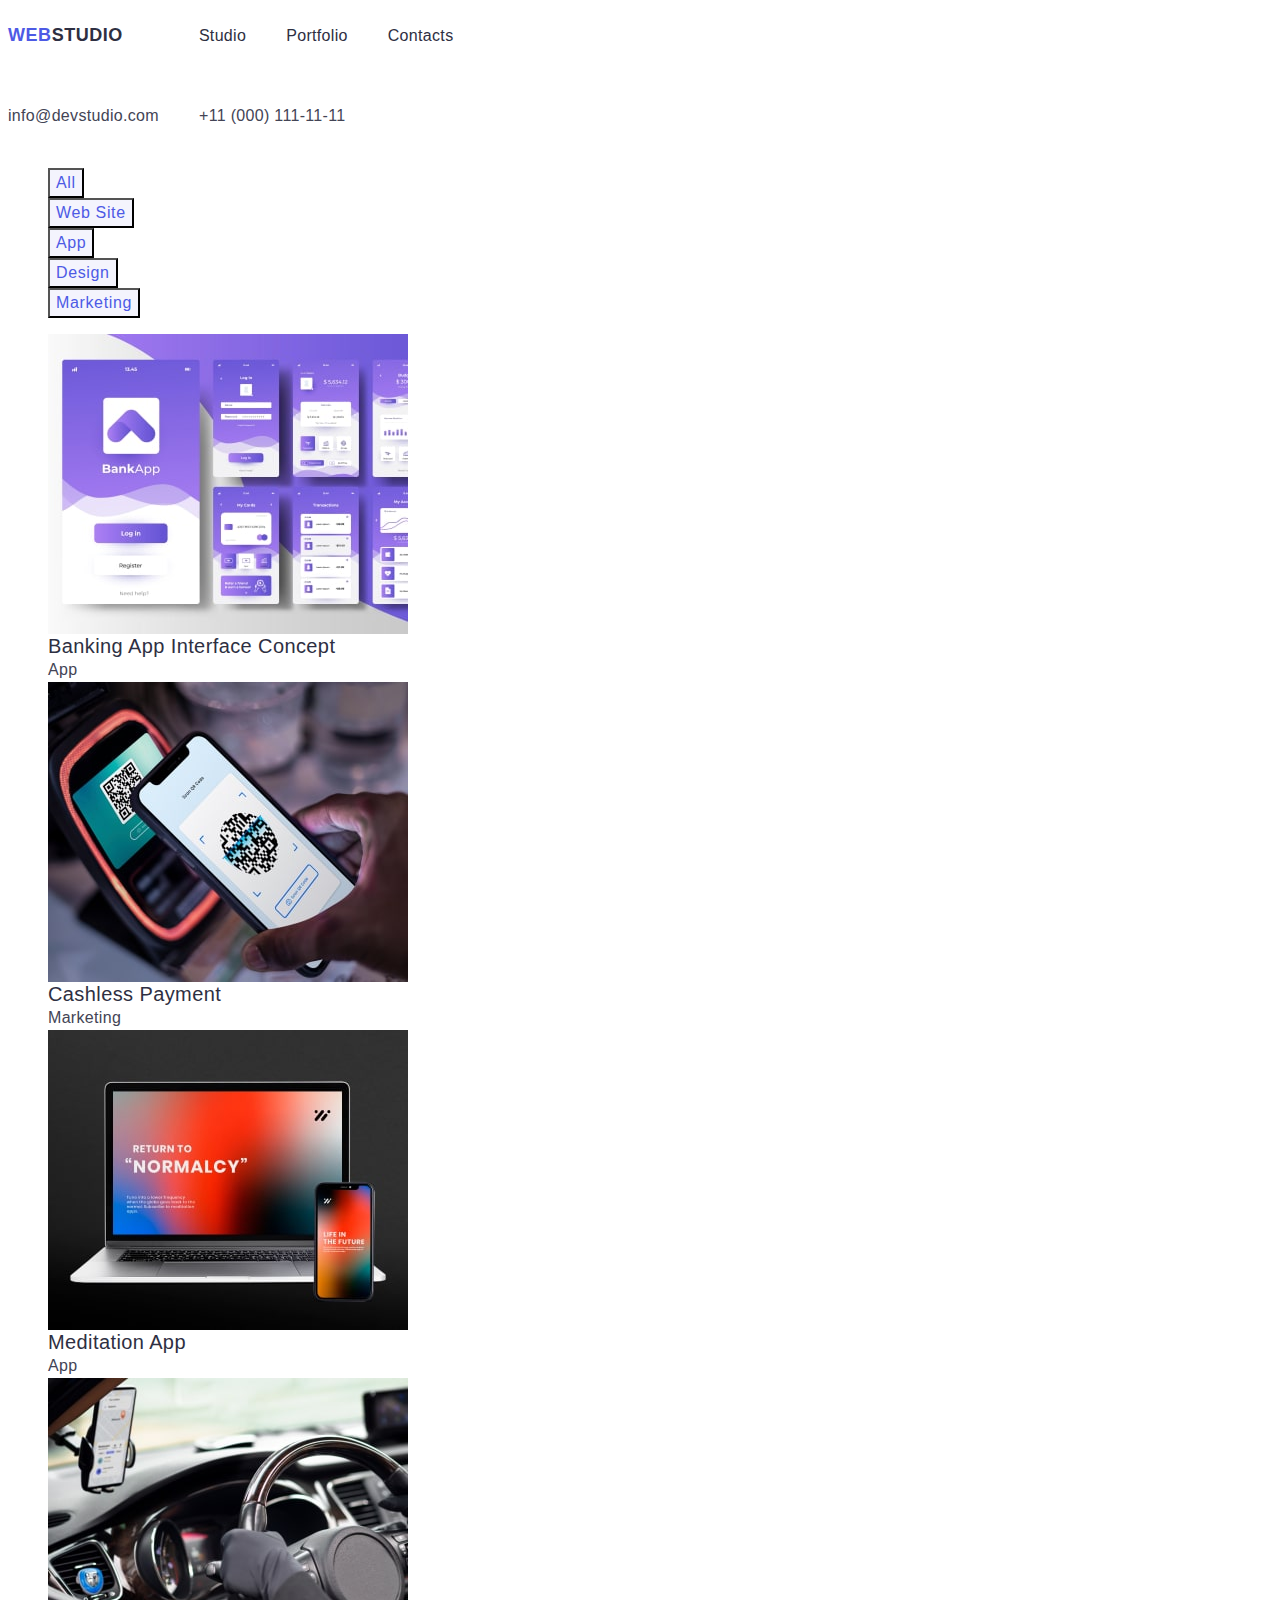
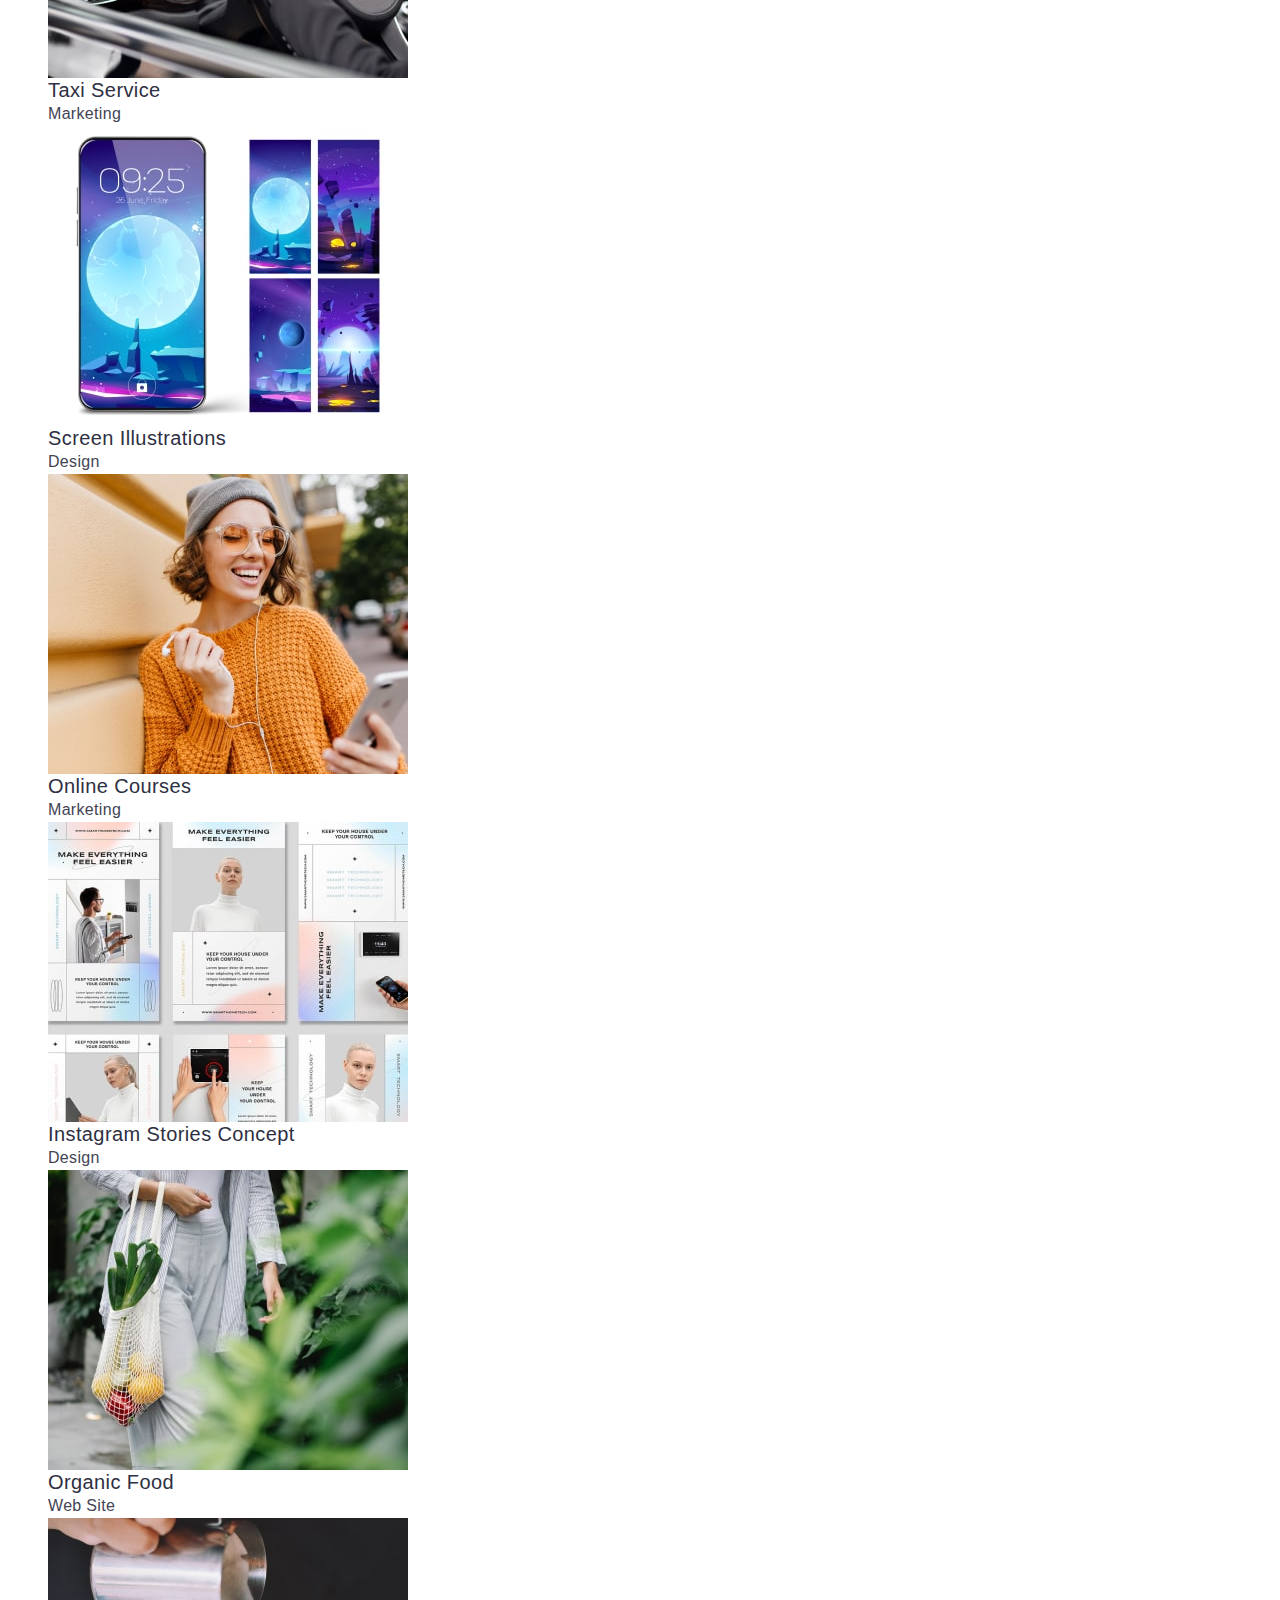
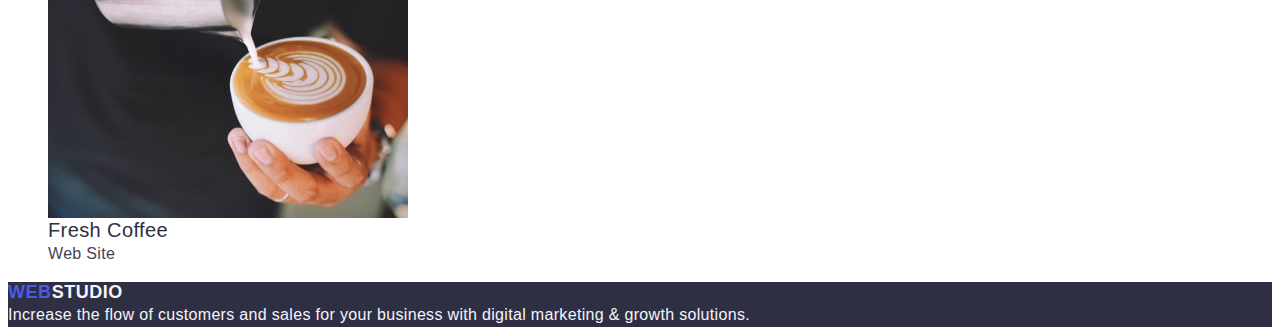
==== portfolio.html @ 3032111d "fix header" ====
<!DOCTYPE html>
<html lang="en">
  <head>
    <meta charset="UTF-8" />
    <meta http-equiv="X-UA-Compatible" content="IE=edge" />
    <meta name="viewport" content="width=device-width, initial-scale=1.0" />
    <!--*--------------------------------Connect Fonts---------------------------------------------*-->
    <link rel="preconnect" href="https://fonts.googleapis.com" />
    <link rel="preconnect" href="https://fonts.gstatic.com" crossorigin />
    <link
      hr!--*--ef="https://fonts.googleapis.com/css2?family=Raleway:wght@800&family=Roboto:wght@400;500;700&display=swap"
      rel="stylesheet"
    />
    <!--*----------------------------Connect normalizer and my stylesheet---------------------*-->
    <link
      rel="stylesheet"
      href="https://cdnjs.cloudflare.com/ajax/libs/modern-normalize/2.0.0/modern-normalize.min.css"
      integrity="sha512-4xo8blKMVCiXpTaLzQSLSw3KFOVPWhm/TRtuPVc4WG6kUgjH6J03IBuG7JZPkcWMxJ5huwaBpOpnwYElP/m6wg=="
      crossorigin="anonymous"
      referrerpolicy="no-referrer"
    />
    <link rel="stylesheet" href="./css/styles.css" />
    <title>Portfolio</title>
  </head>
  <body class="mainpage">
    <!--*--------------------------------  HEADER  ----------------------------->
    <header class="header">
      <div class="container">
        <nav class="header-navi">
          <a class="header-logo link" href="./index.html"
            >web<span class="header-logo-studio">Studio</span></a
          >
          <ul class="header-bar list">
            <li><a class="header-link link" href="./index.html">Studio</a></li>
            <li>
              <a class="header-link link" href="./portfolio.html">Portfolio</a>
            </li>
            <li><a class="header-link link" href="">Contacts</a></li>
          </ul>
        </nav>
        <address class="header-address">
          <ul class="header-address-list list">
            <li class="header-address-item">
              <a class="header-address link" href="mailto:info@devstudio.com"
                >info@devstudio.com</a
              >
            </li>
            <li class="header-address-item">
              <a class="header-address link" href="tel:+110001111111"
                >+11 (000) 111-11-11</a
              >
            </li>
          </ul>
        </address>
      </div>
    </header>
    <main>
      <!--*------------------------------  BUTTON  -------------------------------- -->
      <section class="ourworks">
        <div class="container">
          <h1 class="title" hidden>Our Works</h1>

          <ul class="filter-list list">
            <li class="filter-list-item link">
              <button class="filter-btn" type="button">
                <span class="filter-btn-text">All</span>
              </button>
            </li>
            <li class="filter-list-item link">
              <button class="filter-btn" type="button">
                <span class="filter-btn-text">Web Site</span>
              </button>
            </li>
            <li class="filter-list-item link">
              <button class="filter-btn" type="button">
                <span class="filter-btn-text">App</span>
              </button>
            </li>
            <li class="filter-list-item link">
              <button class="filter-btn" type="button">
                <span class="filter-btn-text">Design</span>
              </button>
            </li>
            <li class="filter-list-item link">
              <button class="filter-btn" type="button">
                <span class="filter-btn-text">Marketing</span>
              </button>
            </li>
          </ul>
          <!--*---------------------------------------- IMG-H3_TEXT ------------------------------ -->
          <ul class="works-list list">
            <li class="works-list-item">
              <a class="work-list-link link"
                ><img src="./images/img-8.jpg" alt="colored rectangles" />
                <h2 class="works-list-title">Banking App Interface Concept</h2>
                <p class="works-list-text">App</p></a
              >
            </li>
            <li class="works-list-item">
              <a class="work-list-link link"
                ><img src="./images/img-7.jpg" alt="qr code on phone" />
                <h2 class="works-list-title">Cashless Payment</h2>
                <p class="works-list-text">Marketing</p></a
              >
            </li>
            <li class="works-list-item">
              <a class="work-list-link link"
                ><img src="./images/img-6.jpg" alt="loptop with phone" />
                <h2 class="works-list-title">Meditation App</h2>
                <p class="works-list-text">App</p></a
              >
            </li>
            <li class="works-list-item">
              <a class="work-list-link link"
                ><img
                  src="./images/img-5.jpg"
                  alt="drive with phon navigation"
                />
                <h2 class="works-list-title">Taxi Service</h2>
                <p class="works-list-text">Marketing</p></a
              >
            </li>
            <li class="works-list-item">
              <a class="work-list-link link"
                ><img src="./images/img-4.jpg" alt="nice screensaver" />
                <h2 class="works-list-title">Screen Illustrations</h2>
                <p class="works-list-text">Design</p></a
              >
            </li>
            <li class="works-list-item">
              <a class="work-list-link link"
                ><img src="./images/img-3.jpg" alt="pretty girl use phone" />
                <h2 class="works-list-title">Online Courses</h2>
                <p class="works-list-text">Marketing</p></a
              >
            </li>
            <li class="works-list-item">
              <a class="work-list-link link"
                ><img src="./images/img-2.jpg" alt="pictures of insta story" />
                <h2 class="works-list-title">Instagram Stories Concept</h2>
                <p class="works-list-text">Design</p></a
              >
            </li>
            <li class="works-list-item">
              <a class="work-list-link link"
                ><img src="./images/img-1.jpg" alt="vegetables in bag" />
                <h2 class="works-list-title">Organic Food</h2>
                <p class="works-list-text">Web Site</p></a
              >
            </li>
            <li class="works-list-item">
              <a class="work-list-link link"
                ><img src="./images/img.jpg" alt="cap of latte" />
                <h2 class="works-list-title">Fresh Coffee</h2>
                <p class="works-list-text">Web Site</p></a
              >
            </li>
          </ul>
        </div>
      </section>
    </main>
    <!--*--------------------------- Footer ------------------------->
    <footer class="footer">
      <div class="container">
        <a class="footer-logo link" href="./index.html"
          >web<span class="footer-logo-studio">Studio</span></a
        >
        <p class="footer-text">
          Increase the flow of customers and sales for your business with
          digital marketing & growth solutions.
        </p>
      </div>
    </footer>
  </body>
</html>
---- css/styles.css ----
h1,h2,h3,h4,h5,h6,p,il,ol{
  margin: 0;
}
img{
  display: block;
}


:root
{
 --ocean:#404BBF;--iris:#4D5AE5;--navyblue:#2F2F42;
 --green:#31D0AA;--slate:#434455;--lightslate:#8E8F99;
 --cornflower:#E7E9FC;--cloud:#F4F4FD;--navybluemodal:#2E2F42;
 --grey:#808080;--white:#FFFFFF;--dairy:#FCFCFC;
}


.link{text-decoration: none;}
.list{list-style: none;}
.filter-btn:is(:hover,:focus){background-color:var(--ocean);color:var(--white);}


.hero-btn:hover{background-color:var(--ocean);} 
.hero-btn:focus{background-color:var(--ocean);}
.header-link:hover{color:var(--ocean);} 
.header-link:focus{color:var(--ocean);} 
.header-address:hover {color:var(--ocean);} 
.header-address:focus {color:var(--ocean);} 


body { 
font-family:"Roboto",sans-serif; 
color:var(--slate);background-color: var(--white);}

  /** -------------HEADER---------------- */
  .header-contr{
    display: flex;
    align-items: center;
    width: 1158px;
    padding: 0 15px;
    margin: 0 auto;
    border-bottom: 1px solid var(--cornflower);
  }
  .header-navi{
    display: flex;
    align-items: center;
   
  }

.header-logo {
  font-family: "Raleway",sans-serif;
  font-weight: 800;
  font-size: 18px;
  line-height: 1.17;
  color:var(--iris);
  align-items: center;
  letter-spacing: 0.03em;
  text-transform: uppercase;
  margin-right: 76px;
}
.header-logo-studio {
  color:var(--navybluemodal);
}
.header-bar{
display: flex;
align-items: center;
/* margin-left: 76px; */
/* margin-top: 24px;
margin-bottom: 24px; */

padding: 0;
gap: 40px;
  
}

.header-link {
  font-family:"Roboto",sans-serif;
  font-weight: 500;
  font-size: 16px;
  line-height: 1.5;
  letter-spacing: 0.02em;
  color:var(--navybluemodal);
  
}
.header-adrs{
  display: flex;
  align-items: center;
  margin-left: 332px;
  
}
.header-address-list{
  display: flex;
  padding: 24px 0 ;
  gap: 40px;
}

.header-address{
  font-style: normal;
  font-size: 16px;
  line-height: 1.5;
  letter-spacing: 0.02em;
  color:var(--slate);
  
}



/** -------------HERO---------------- */
.hero {
  height: 600px;
  background-color:var(--navybluemodal);
}
.hero-cntr{
  display: flex;
  width: 1158px;
  padding: 0 15px;
  margin: 0 auto;
  flex-direction: column;
  outline: 1px solid red;

}
.hero-title {
  font-family: "Roboto",sans-serif;
  font-weight: 700;
  font-size: 56px;
  line-height: 1.07;
  text-align: center;
  letter-spacing: 0.02em;
  color:var(--white);
  width: 496px;
  height: 120px;
  margin-left: 316px;
  margin-top: 188px;
  margin-right: 316px;
}
.hero-btn {
  font-family: "Roboto",sans-serif;
  font-style: normal;
  font-weight: 500;
  font-size: 16px;
  line-height: 1.5; 
  letter-spacing: 0.04em;
  color:var(--white);
  cursor: pointer;
  background:var(--iris);
  width: 169px;
  height: 56px;
  border-radius: 4px;
  margin-top: 48px;
  margin-left: 480px;
  margin-right: 480px;
  margin-bottom: 188px;
}


/** -------------FEATURES---------------- */

.features-cntr{
  display: flex;
  width: 1158px;
  padding: 0 15px;
  margin: 0 auto;
  outline: 1px solid red;
}
.features-list{
  display: flex;
  padding: 0;
  margin: 120px 0;
  gap: 24px;
}

.features-list-title {
  font-family: "Roboto",sans-serif;
  font-weight: 500;
  font-size: 20px;
  line-height: 1.2;
  letter-spacing: 0.02em;
  color:var(--navybluemodal);
  margin-bottom: 8px;
}
.features-list-text {
  font-family: "Roboto";
  font-weight: 400;
  font-size: 16px;
  line-height: 1.5;
  letter-spacing: 0.02em;
  color:var(--slate);
}

/** -------------OURJOB---------------- */
.ourjob-cntr{
  display: flex;
  width: 1158px;
  padding: 0 15px;
  margin: 0 auto;
  outline: 1px solid red;
  flex-direction: column;

}

.ourjob-title {
  font-family: "Roboto",sans-serif;
  font-style: normal;
  font-weight: 700;
  font-size: 36px;
  line-height: 1.11;
  text-align: center;
  letter-spacing: 0.02em;
  text-transform: capitalize;
  color:var(--navybluemodal);
  margin-left: auto;
  margin-right: auto;
  margin-bottom: 72px;
}
.ourjob-list{
  display: flex;
  padding: 0;
  margin: 0;
  justify-content:space-between ;
  margin-bottom: 120px;


}

/** -------------OURTEAM---------------- */
.ourteam{background-color: var(--cloud);}

.ourteam-title {
  font-family: "Roboto",sans-serif;
  font-weight: 700;
  font-size: 36px;
  line-height: 1.11;
  text-align: center;
  letter-spacing: 0.02em;
  text-transform: capitalize;
  color:var(--navybluemodal);
}
.oueteam-list{
  list-style: none;
}

.oueteam-list-item{
  background-color:var(--white); 
}


.oueteam-list-name {
  font-family: "Roboto",sans-serif;
  font-style: normal;
  font-weight: 500;
  font-size: 20px;
  line-height: 1.2;
  letter-spacing: 0.02em;
  color:var(--navybluemodal);
}
.oueteam-list-jobtitle {
  font-family: "Roboto",sans-serif;
  font-style: normal;
  font-weight: 400;
  font-size: 16px;
  line-height: 1.5;
  letter-spacing: 0.02em;
  color:var(--slate);
}


/** -------------FOOTER---------------- */
.footer{
  background:var(--navybluemodal);
}
.footer-logo {
  font-family: "Raleway",sans-serif;
  font-weight: 800;
  font-size: 18px;
  line-height: 1.17;
  align-items: center;
  letter-spacing: 0.03em;
  text-transform: uppercase;
  color: var(--iris);
}

.footer-logo-studio {
  color:var(--cloud);
}
.footer-text{
  font-family: "Roboto",sans-serif;
font-style: normal;
font-weight: 400;
font-size: 16px;
line-height: 1.5;
letter-spacing: 0.02em;
color:var(--cloud);
}

/* *-----------Portfolio BTN---------- */

.filter-btn {
  font-family: "Roboto",sans-serif;
  font-weight: 500;
  font-size: 16px;
  line-height: 1.5;
  text-align: center;
  letter-spacing: 0.04em;
  cursor: pointer;
  color:var(--iris);
  background:var(--cloud);
}

/* *------------Prtfolio Works IMG-h3-Text------------ */
.works-list-title {
  font-family: "Roboto",sans-serif;
  font-weight: 500;
  font-size: 20px;
  line-height: 1.2;
  letter-spacing: 0.02em;
  color: var(--navybluemodal);
}
.works-list-text {
  font-family: 'Roboto',sans-serif;
  font-weight: 400;
  font-size: 16px;
  line-height: 1.5;
  letter-spacing: 0.02em;
  color:var(--slate);
}


/* .show-for-index {
  position: absolute;
  width: 1px;
  height: 1px;
  padding: 0;
  margin: -1px;
  overflow: hidden;
  clip: rect(0, 0, 0, 0);
  white-space: nowrap;
  border: 0;
} */
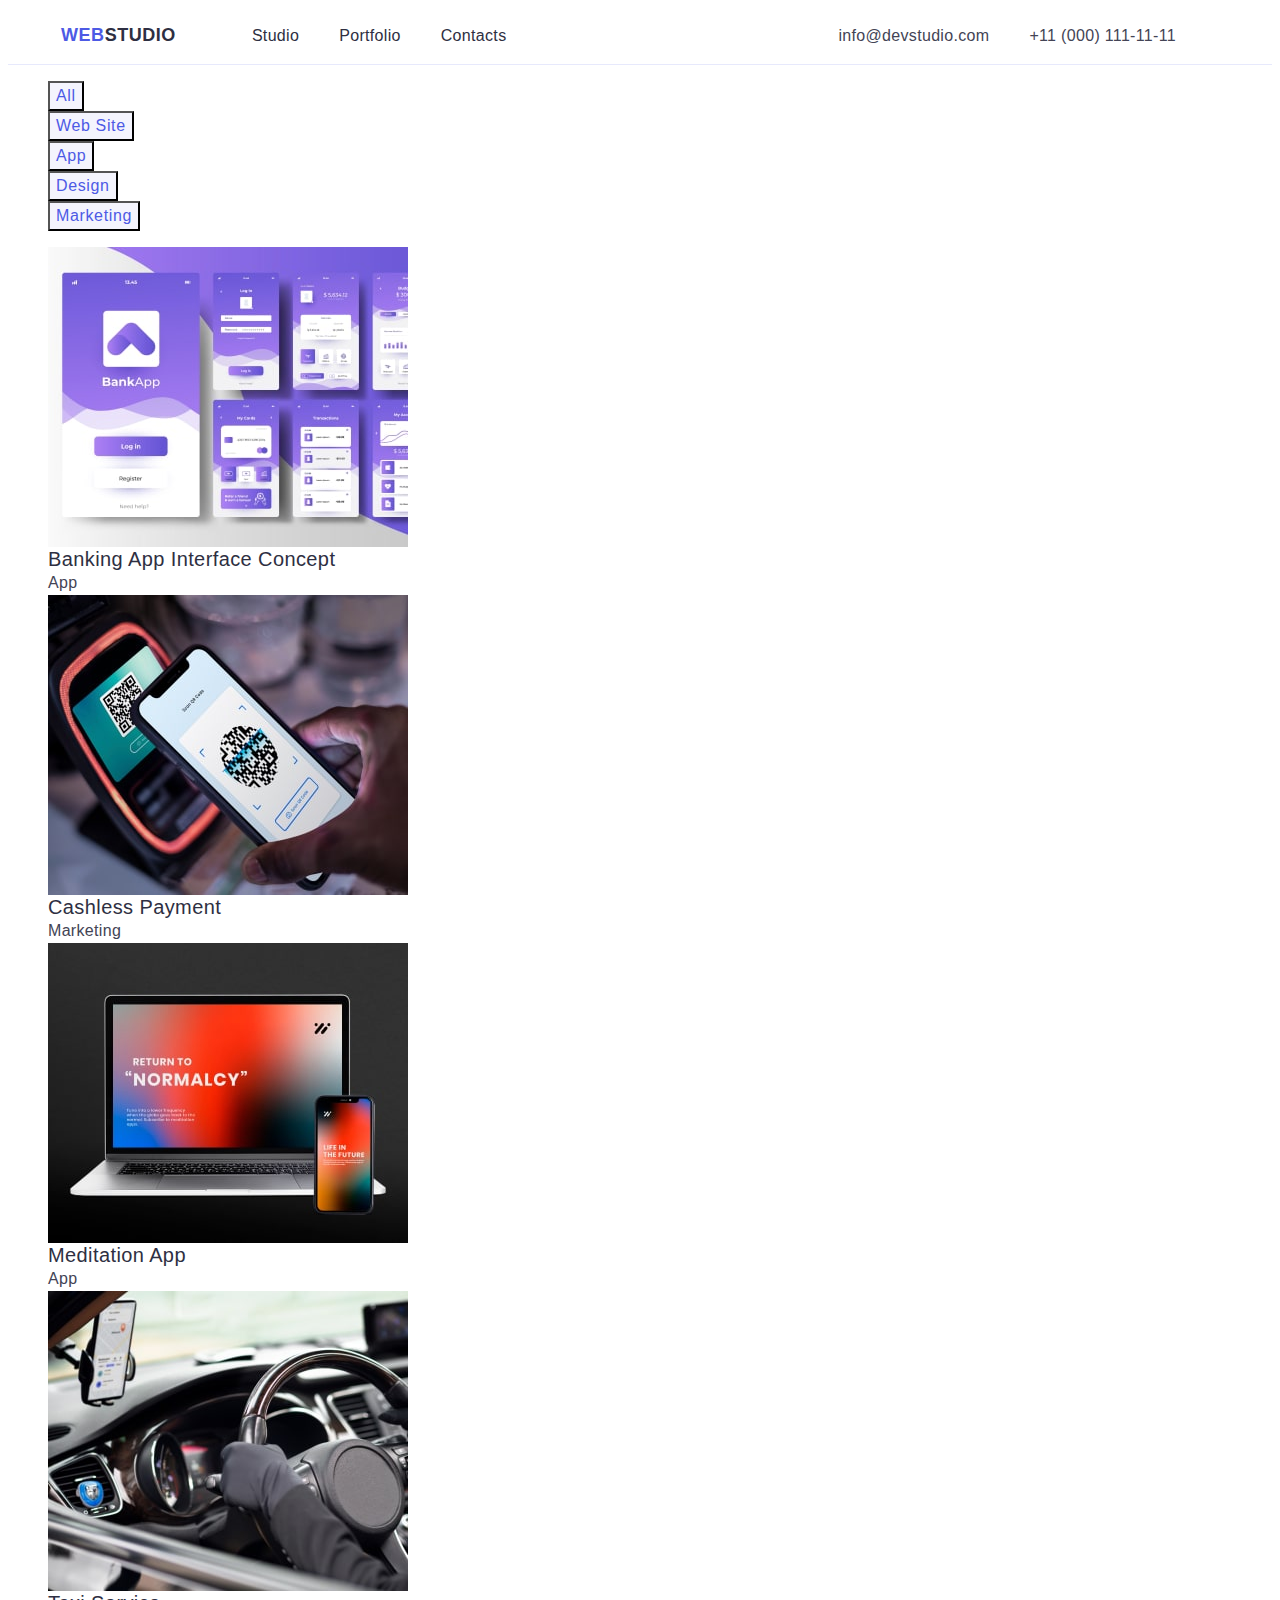
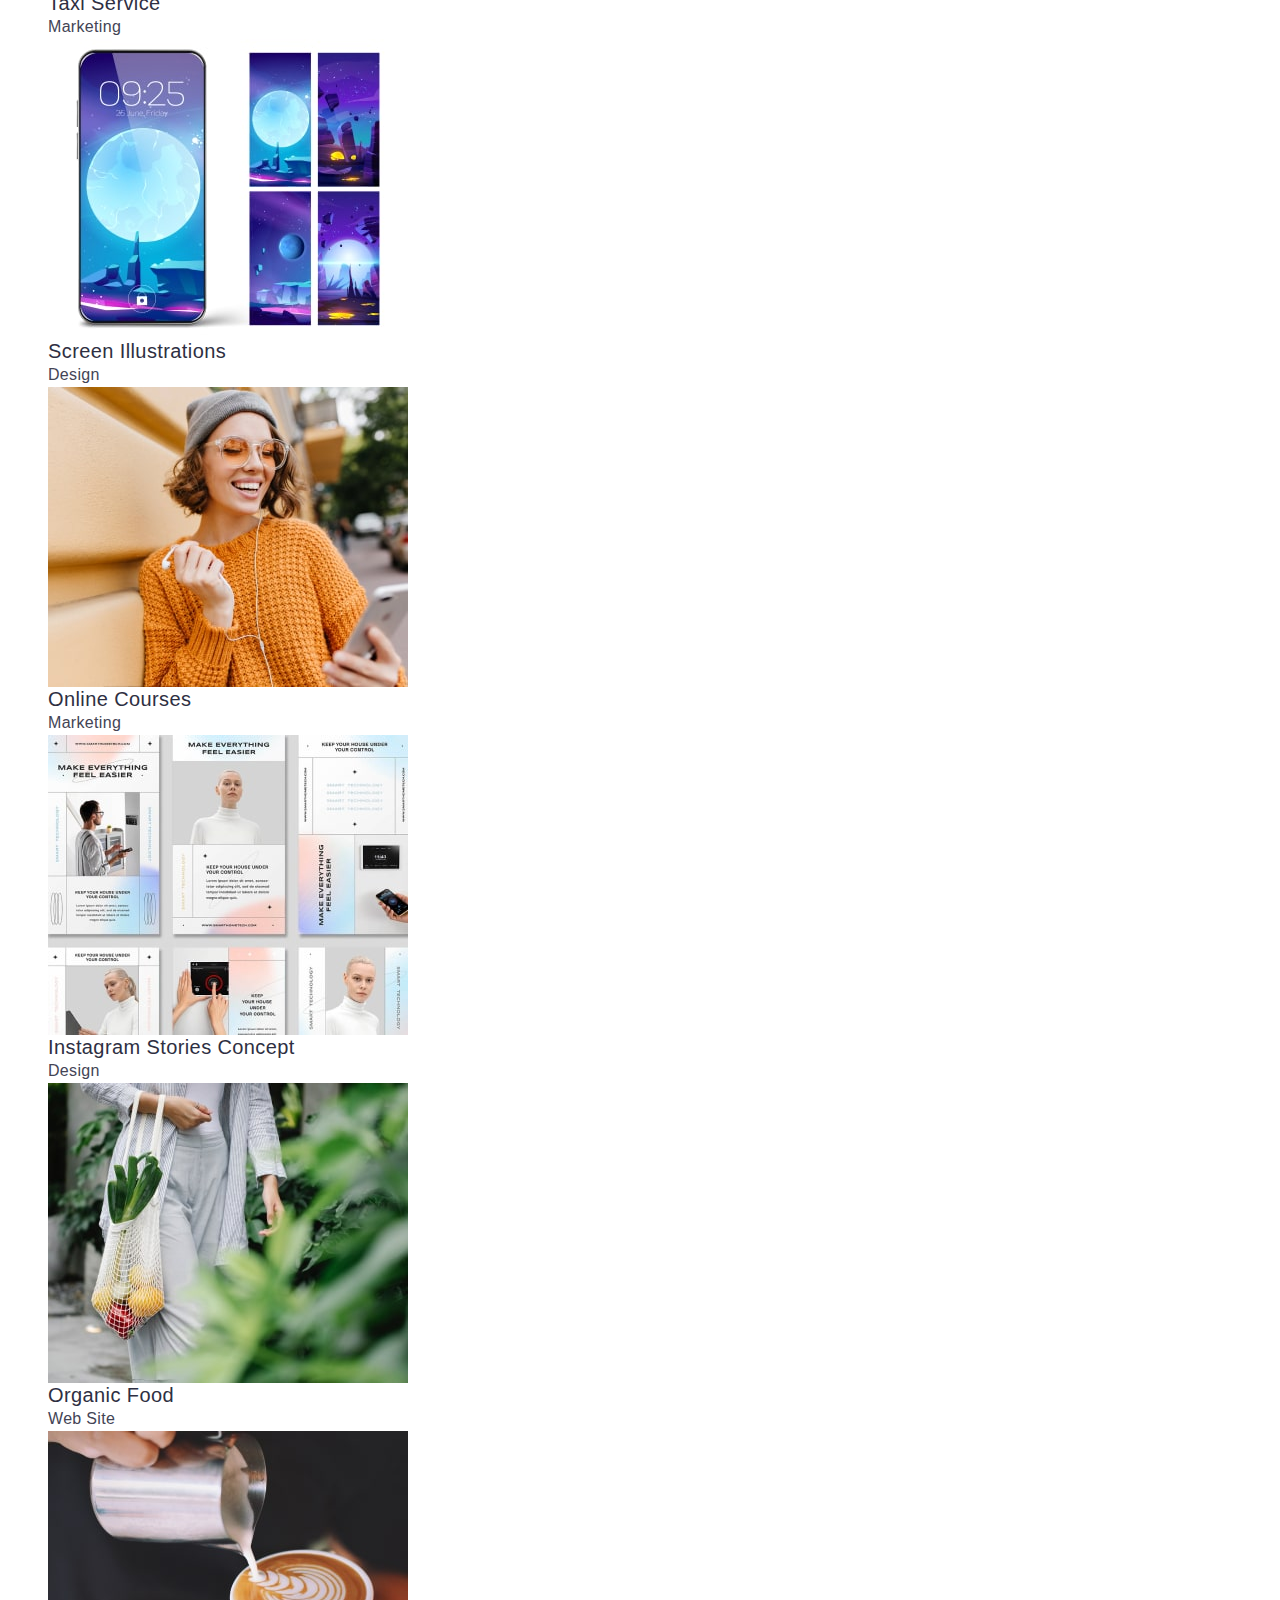
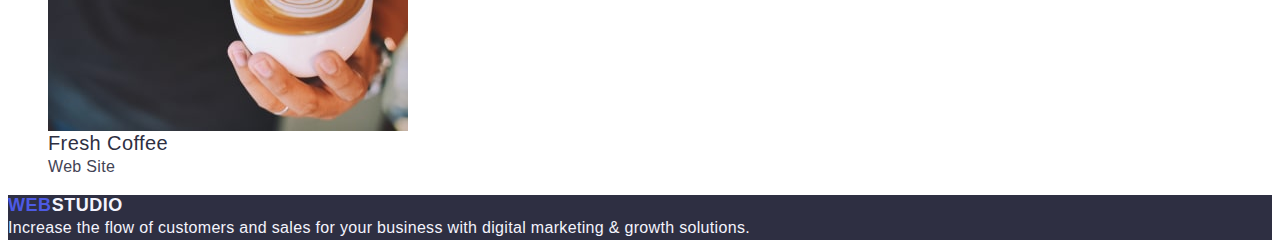
==== commit 5f57eee1: "fix outline" ====
--- a/portfolio.html
+++ b/portfolio.html
@@ -25,6 +25,40 @@
   <body class="mainpage">
     <!--*--------------------------------  HEADER  ----------------------------->
     <header class="header">
+      <div class="container header-contr">
+        <nav class="header-navi">
+          <a class="header-logo link" href="./index.html"
+            >web<span class="header-logo-studio">Studio</span></a
+          >
+          <ul class="header-bar list">
+            <li class="header-link-item">
+              <a class="header-link link" href="./index.html">Studio</a>
+            </li>
+            <li class="header-link-item">
+              <a class="header-link link" href="./portfolio.html">Portfolio</a>
+            </li>
+            <li class="header-link-item">
+              <a class="header-link link" href="">Contacts</a>
+            </li>
+          </ul>
+        </nav>
+        <address class="header-adrs">
+          <ul class="header-address-list list">
+            <li class="header-address-item">
+              <a class="header-address link" href="mailto:info@devstudio.com"
+                >info@devstudio.com</a
+              >
+            </li>
+            <li class="header-address-item">
+              <a class="header-address link" href="tel:+110001111111"
+                >+11 (000) 111-11-11</a
+              >
+            </li>
+          </ul>
+        </address>
+      </div>
+    </header>
+    <!-- <header class="header">
       <div class="container">
         <nav class="header-navi">
           <a class="header-logo link" href="./index.html"
@@ -53,7 +87,7 @@
           </ul>
         </address>
       </div>
-    </header>
+    </header> -->
     <main>
       <!--*------------------------------  BUTTON  -------------------------------- -->
       <section class="ourworks">
--- a/css/styles.css
+++ b/css/styles.css
@@ -33,13 +33,16 @@
 color:var(--slate);background-color: var(--white);}
 
   /** -------------HEADER---------------- */
+  .header{
+    border-bottom: 1px solid var(--cornflower) 
+  }
   .header-contr{
     display: flex;
     align-items: center;
     width: 1158px;
     padding: 0 15px;
     margin: 0 auto;
-    border-bottom: 1px solid var(--cornflower);
+    /* border-bottom: 1px solid var(--cornflower); */
   }
   .header-navi{
     display: flex;
@@ -80,6 +83,7 @@
   line-height: 1.5;
   letter-spacing: 0.02em;
   color:var(--navybluemodal);
+  padding: 24px 0;
   
 }
 .header-adrs{
@@ -90,7 +94,7 @@
 }
 .header-address-list{
   display: flex;
-  padding: 24px 0 ;
+  padding: 0 ;
   gap: 40px;
 }
 
@@ -109,6 +113,7 @@
 .hero {
   height: 600px;
   background-color:var(--navybluemodal);
+  padding: 188px 0; 
 }
 .hero-cntr{
   display: flex;
@@ -116,7 +121,7 @@
   padding: 0 15px;
   margin: 0 auto;
   flex-direction: column;
-  outline: 1px solid red;
+  /* outline: 1px solid red; */
 
 }
 .hero-title {
@@ -127,10 +132,10 @@
   text-align: center;
   letter-spacing: 0.02em;
   color:var(--white);
-  width: 496px;
+  max-width: 496px;
   height: 120px;
   margin-left: 316px;
-  margin-top: 188px;
+  /* margin-top: 188px; */
   margin-right: 316px;
 }
 .hero-btn {
@@ -142,8 +147,9 @@
   letter-spacing: 0.04em;
   color:var(--white);
   cursor: pointer;
+  border: 0;
   background:var(--iris);
-  width: 169px;
+  min-width: 169px;
   height: 56px;
   border-radius: 4px;
   margin-top: 48px;
@@ -155,18 +161,26 @@
 
 /** -------------FEATURES---------------- */
 
+.features{
+  padding: 120px 0; 
+}
+
 .features-cntr{
   display: flex;
   width: 1158px;
   padding: 0 15px;
   margin: 0 auto;
-  outline: 1px solid red;
+  /* outline: 1px solid red; */
 }
 .features-list{
   display: flex;
   padding: 0;
-  margin: 120px 0;
+  margin: 0;
   gap: 24px;
+}
+/**--------fix------- */
+.features-list-item{
+  flex-basis: calc((100% - 3 * 24px) / 4) ;
 }
 
 .features-list-title {
@@ -188,12 +202,15 @@
 }
 
 /** -------------OURJOB---------------- */
+.ourjob{
+  padding-bottom: 120px;
+}
 .ourjob-cntr{
   display: flex;
   width: 1158px;
   padding: 0 15px;
   margin: 0 auto;
-  outline: 1px solid red;
+  /* outline: 1px solid red; */
   flex-direction: column;
 
 }
@@ -217,7 +234,8 @@
   padding: 0;
   margin: 0;
   justify-content:space-between ;
-  margin-bottom: 120px;
+  gap: 24px;
+  /* margin-bottom: 120px; */
 
 
 }
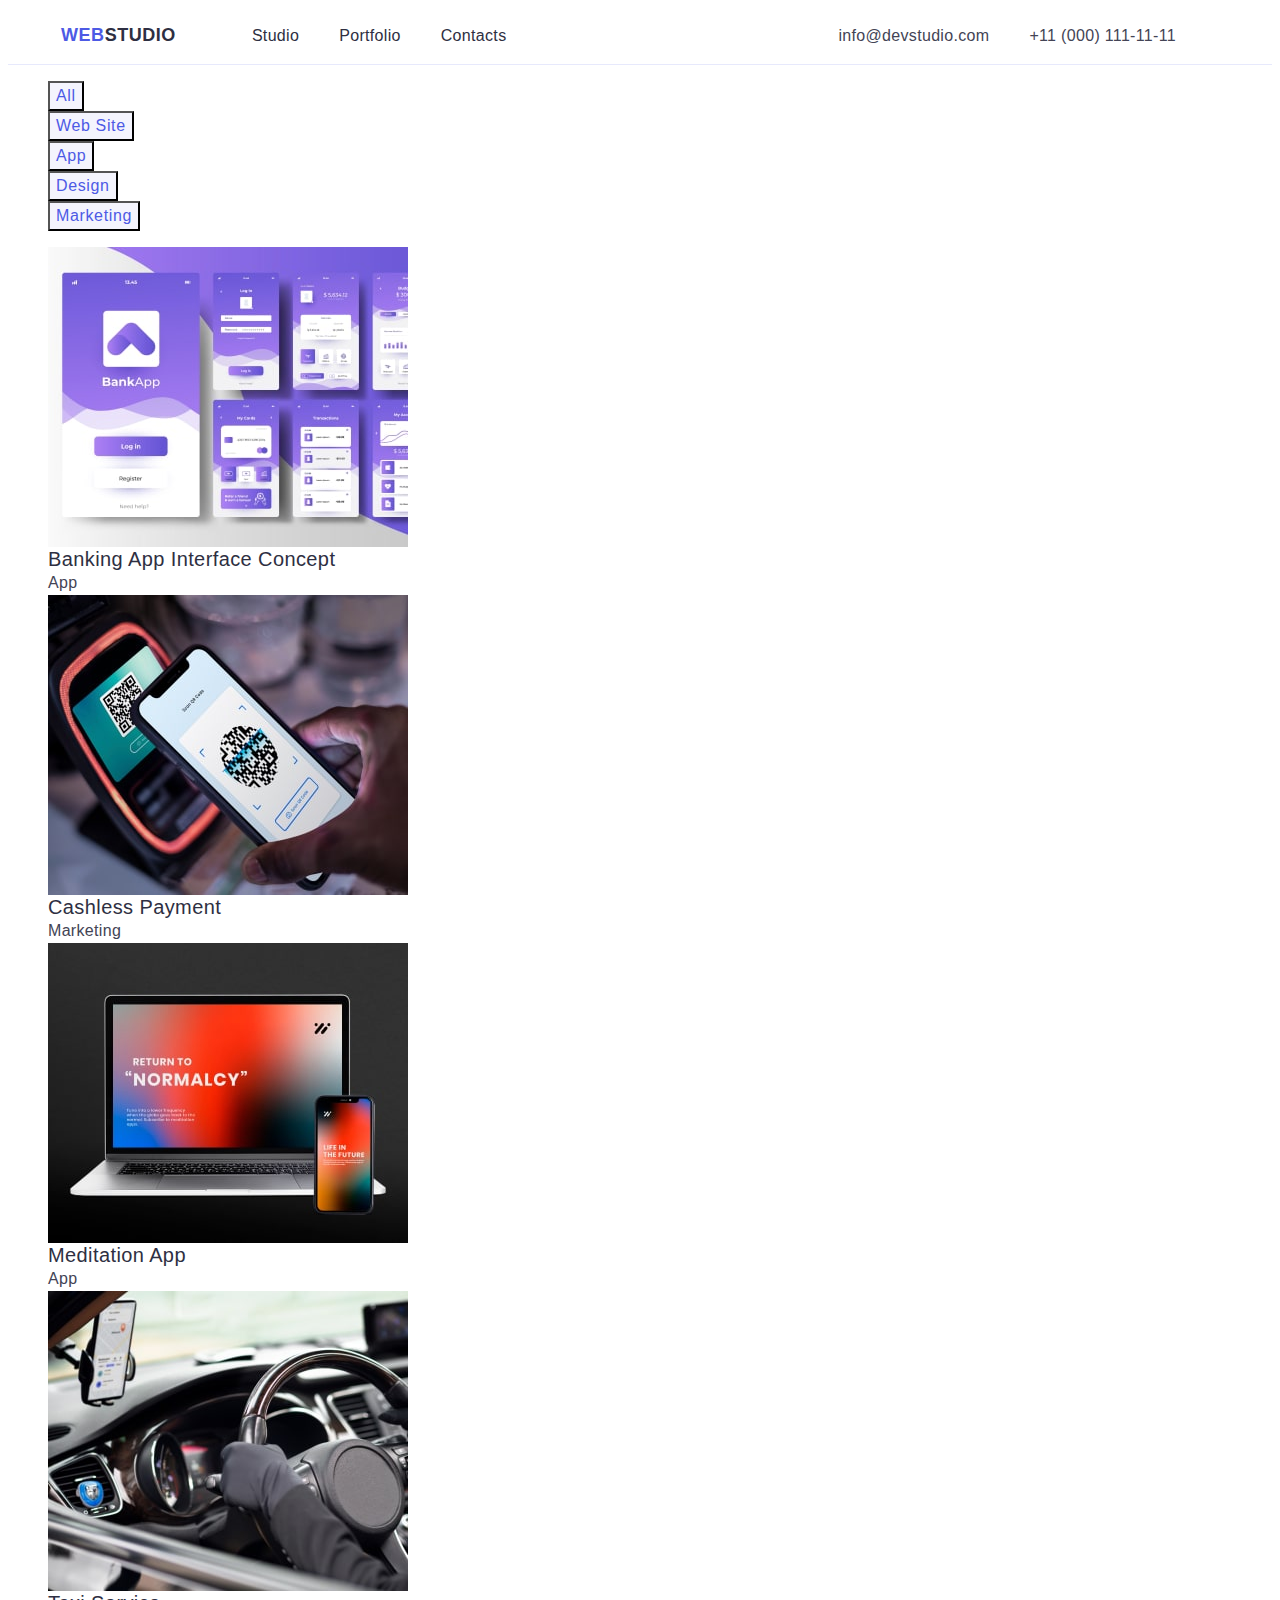
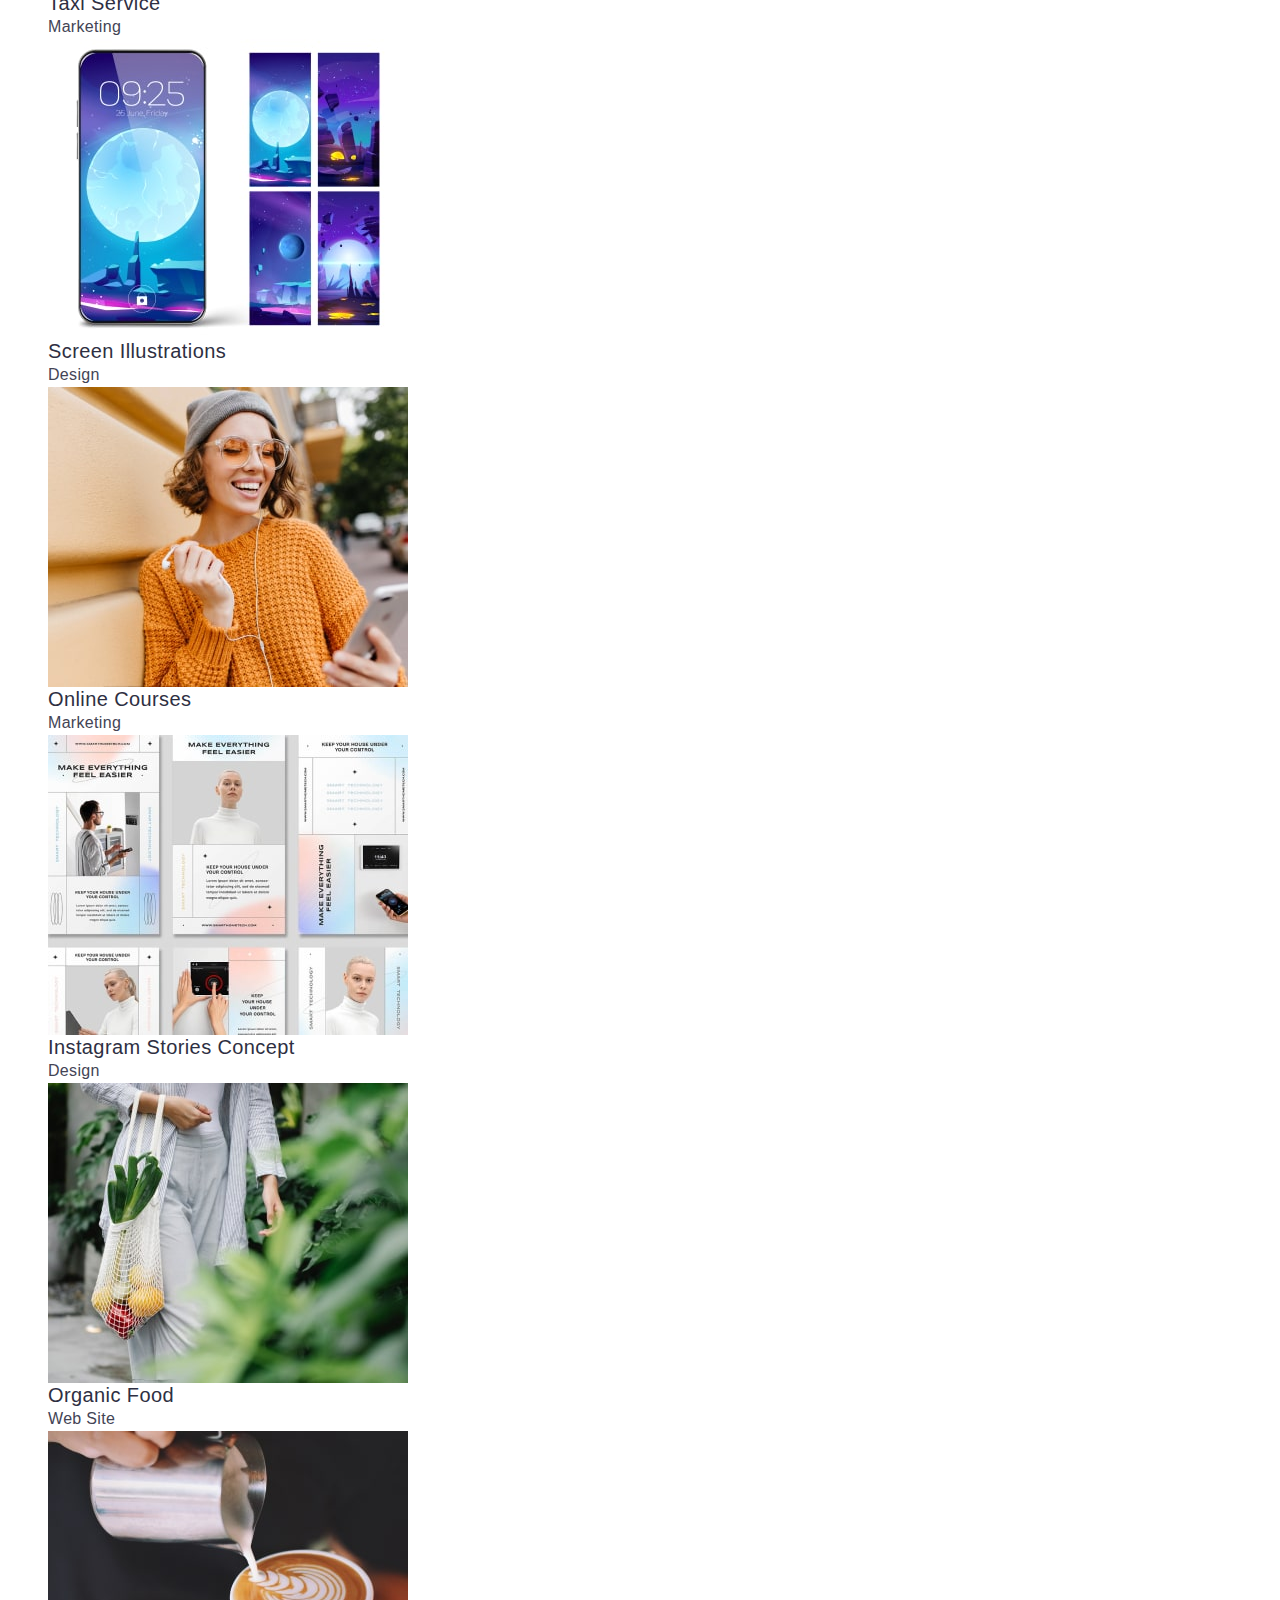
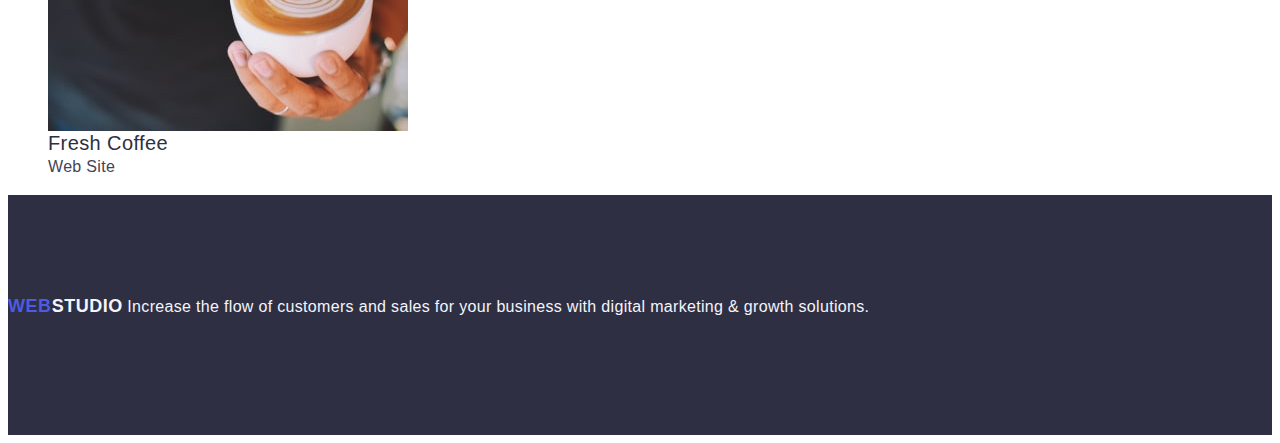
==== commit 8f9b2c9e: "fix sec4 and footer" ====
--- a/portfolio.html
+++ b/portfolio.html
@@ -23,7 +23,7 @@
     <title>Portfolio</title>
   </head>
   <body class="mainpage">
-    <!--*--------------------------------  HEADER  ----------------------------->
+    <!--*--------------------------------  HEADER ----------------------------->
     <header class="header">
       <div class="container header-contr">
         <nav class="header-navi">
--- a/css/styles.css
+++ b/css/styles.css
@@ -241,7 +241,9 @@
 }
 
 /** -------------OURTEAM---------------- */
-.ourteam{background-color: var(--cloud);}
+.ourteam{background-color: var(--cloud);
+  padding: 120px 0;
+}
 
 .ourteam-title {
   font-family: "Roboto",sans-serif;
@@ -252,13 +254,21 @@
   letter-spacing: 0.02em;
   text-transform: capitalize;
   color:var(--navybluemodal);
+  margin-bottom: 72px; 
 }
 .oueteam-list{
   list-style: none;
+  display: flex; 
+  gap: 24px; 
 }
 
 .oueteam-list-item{
   background-color:var(--white); 
+  flex-basis: calc((100% - 3 * 24px) / 4);
+  border-radius: 0px 0px 4px 4px;
+}
+.namestatus{
+  padding: 32px 16px;
 }
 
 
@@ -270,6 +280,8 @@
   line-height: 1.2;
   letter-spacing: 0.02em;
   color:var(--navybluemodal);
+  text-align: center;
+  margin-bottom: 8px;
 }
 .oueteam-list-jobtitle {
   font-family: "Roboto",sans-serif;
@@ -279,12 +291,14 @@
   line-height: 1.5;
   letter-spacing: 0.02em;
   color:var(--slate);
+  text-align: center; 
 }
 
 
 /** -------------FOOTER---------------- */
 .footer{
   background:var(--navybluemodal);
+  padding: 100px 0;
 }
 .footer-logo {
   font-family: "Raleway",sans-serif;
@@ -308,6 +322,8 @@
 line-height: 1.5;
 letter-spacing: 0.02em;
 color:var(--cloud);
+display: inline-block; 
+margin-bottom: 16px;
 }
 
 /* *-----------Portfolio BTN---------- */
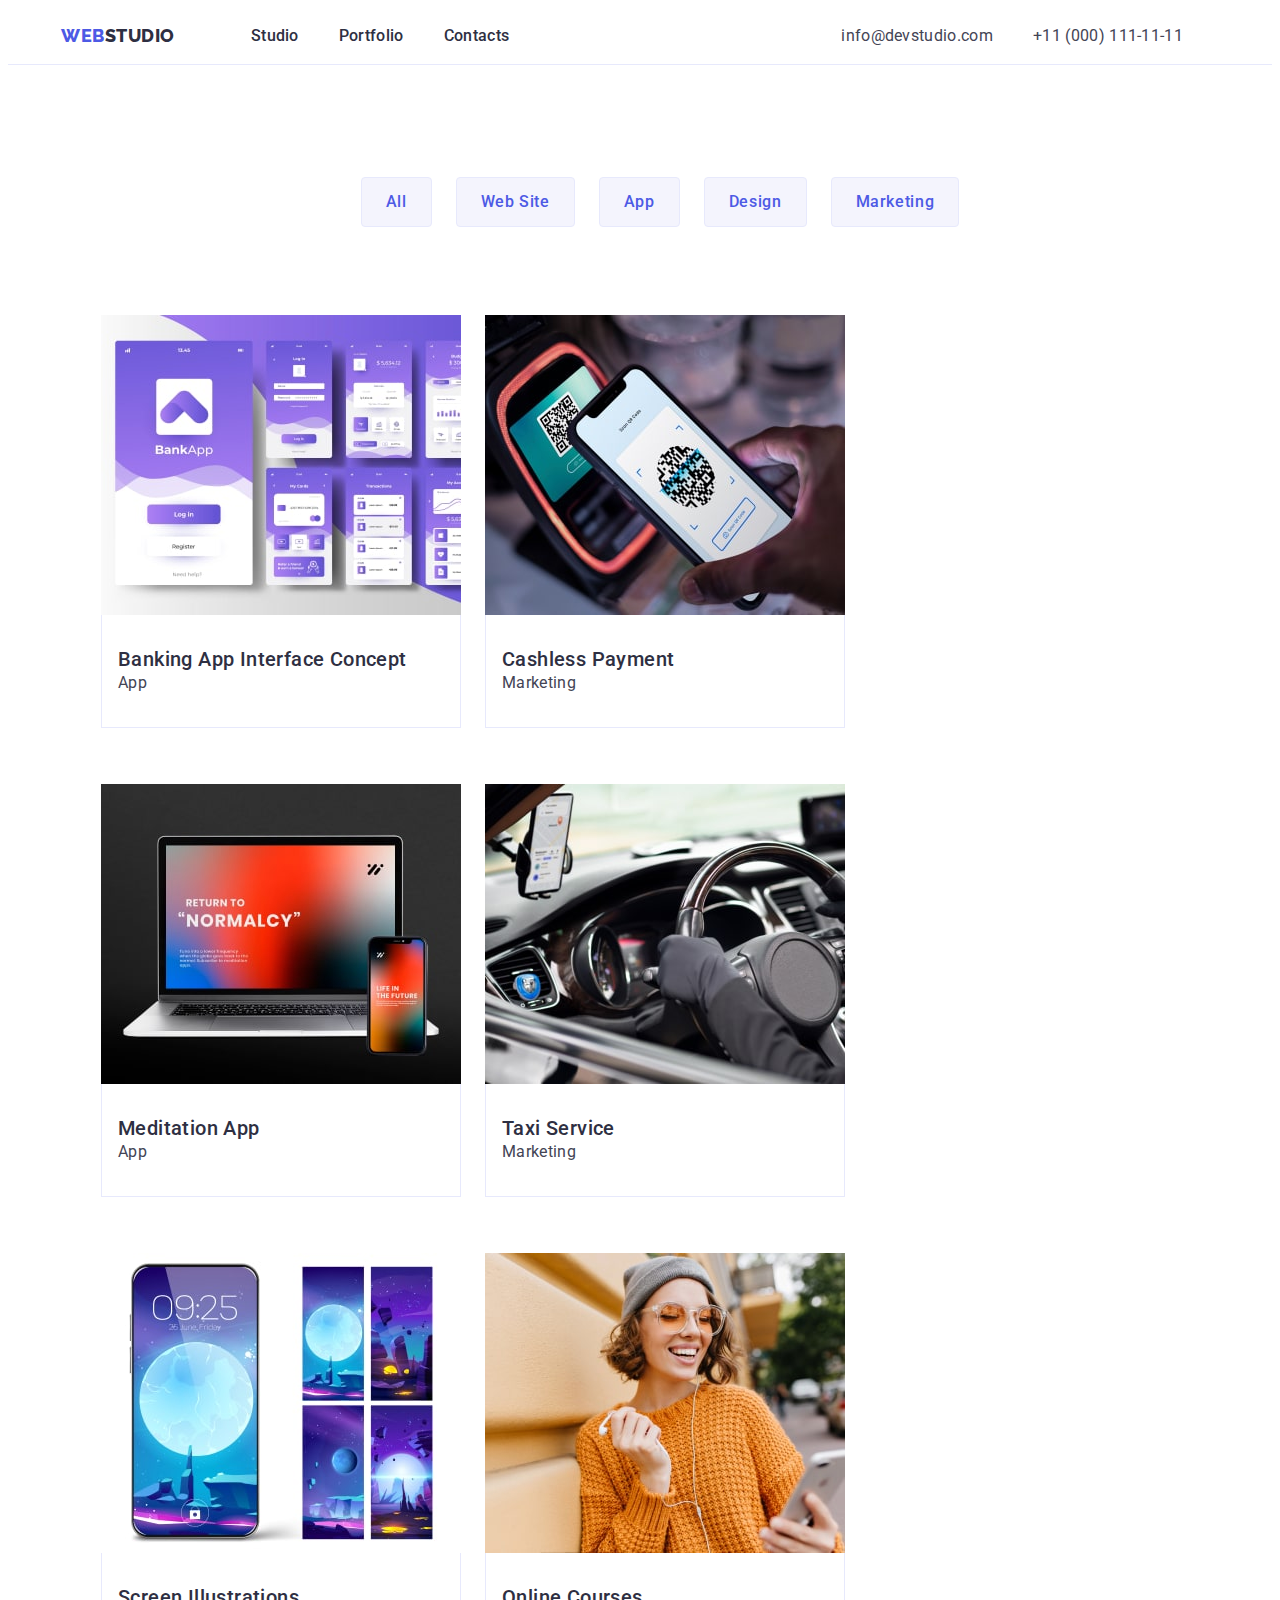
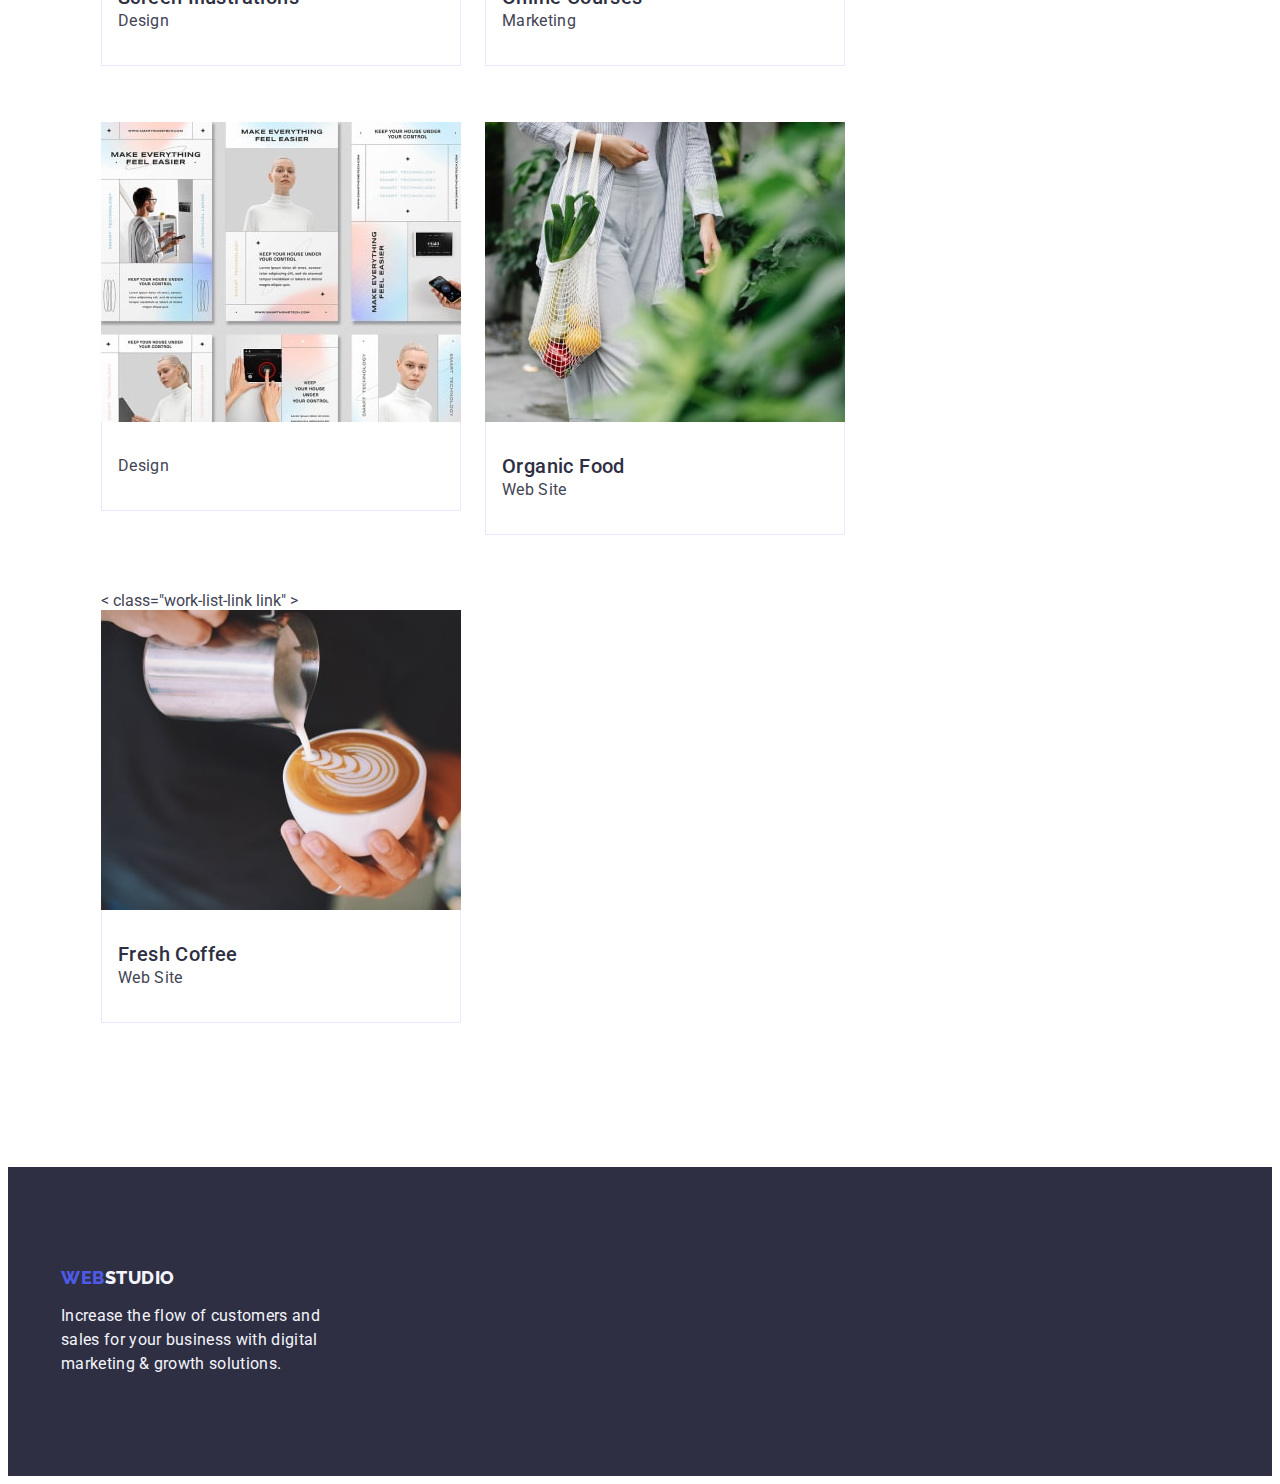
==== commit 59e9efa3: "styles portfolio butt0n and works" ====
--- a/portfolio.html
+++ b/portfolio.html
@@ -8,7 +8,7 @@
     <link rel="preconnect" href="https://fonts.googleapis.com" />
     <link rel="preconnect" href="https://fonts.gstatic.com" crossorigin />
     <link
-      hr!--*--ef="https://fonts.googleapis.com/css2?family=Raleway:wght@800&family=Roboto:wght@400;500;700&display=swap"
+      href="https://fonts.googleapis.com/css2?family=Raleway:wght@800&family=Roboto:wght@400;500;700&display=swap"
       rel="stylesheet"
     />
     <!--*----------------------------Connect normalizer and my stylesheet---------------------*-->
@@ -25,7 +25,7 @@
   <body class="mainpage">
     <!--*--------------------------------  HEADER ----------------------------->
     <header class="header">
-      <div class="container header-contr">
+      <div class="container">
         <nav class="header-navi">
           <a class="header-logo link" href="./index.html"
             >web<span class="header-logo-studio">Studio</span></a
@@ -58,38 +58,8 @@
         </address>
       </div>
     </header>
-    <!-- <header class="header">
-      <div class="container">
-        <nav class="header-navi">
-          <a class="header-logo link" href="./index.html"
-            >web<span class="header-logo-studio">Studio</span></a
-          >
-          <ul class="header-bar list">
-            <li><a class="header-link link" href="./index.html">Studio</a></li>
-            <li>
-              <a class="header-link link" href="./portfolio.html">Portfolio</a>
-            </li>
-            <li><a class="header-link link" href="">Contacts</a></li>
-          </ul>
-        </nav>
-        <address class="header-address">
-          <ul class="header-address-list list">
-            <li class="header-address-item">
-              <a class="header-address link" href="mailto:info@devstudio.com"
-                >info@devstudio.com</a
-              >
-            </li>
-            <li class="header-address-item">
-              <a class="header-address link" href="tel:+110001111111"
-                >+11 (000) 111-11-11</a
-              >
-            </li>
-          </ul>
-        </address>
-      </div>
-    </header> -->
     <main>
-      <!--*------------------------------  BUTTON  -------------------------------- -->
+      <!--*================BUTTON==================== -->
       <section class="ourworks">
         <div class="container">
           <h1 class="title" hidden>Our Works</h1>
@@ -121,27 +91,30 @@
               </button>
             </li>
           </ul>
-          <!--*---------------------------------------- IMG-H3_TEXT ------------------------------ -->
+          <!--*--------------------- IMG-H3_TEXT ------------------------------ -->
           <ul class="works-list list">
             <li class="works-list-item">
               <a class="work-list-link link"
                 ><img src="./images/img-8.jpg" alt="colored rectangles" />
+                <div class="workdiscript">
                 <h2 class="works-list-title">Banking App Interface Concept</h2>
-                <p class="works-list-text">App</p></a
+                <p class="works-list-text">App</p></div></a
               >
             </li>
             <li class="works-list-item">
               <a class="work-list-link link"
                 ><img src="./images/img-7.jpg" alt="qr code on phone" />
+                <div class="workdiscript">
                 <h2 class="works-list-title">Cashless Payment</h2>
-                <p class="works-list-text">Marketing</p></a
+                <p class="works-list-text">Marketing</p></div></a
               >
             </li>
             <li class="works-list-item">
               <a class="work-list-link link"
                 ><img src="./images/img-6.jpg" alt="loptop with phone" />
+                <div class="workdiscript">
                 <h2 class="works-list-title">Meditation App</h2>
-                <p class="works-list-text">App</p></a
+                <p class="works-list-text">App</p></div></a
               >
             </li>
             <li class="works-list-item">
@@ -150,44 +123,50 @@
                   src="./images/img-5.jpg"
                   alt="drive with phon navigation"
                 />
+                <div class="workdiscript">
                 <h2 class="works-list-title">Taxi Service</h2>
-                <p class="works-list-text">Marketing</p></a
+                <p class="works-list-text">Marketing</p></div></a
               >
             </li>
             <li class="works-list-item">
               <a class="work-list-link link"
                 ><img src="./images/img-4.jpg" alt="nice screensaver" />
+                <div class="workdiscript">
                 <h2 class="works-list-title">Screen Illustrations</h2>
-                <p class="works-list-text">Design</p></a
+                <p class="works-list-text">Design</p></div></a
               >
             </li>
             <li class="works-list-item">
               <a class="work-list-link link"
                 ><img src="./images/img-3.jpg" alt="pretty girl use phone" />
+                <div class="workdiscript">
                 <h2 class="works-list-title">Online Courses</h2>
-                <p class="works-list-text">Marketing</p></a
+                <p class="works-list-text">Marketing</p></div></a
               >
             </li>
             <li class="works-list-item">
               <a class="work-list-link link"
                 ><img src="./images/img-2.jpg" alt="pictures of insta story" />
-                <h2 class="works-list-title">Instagram Stories Concept</h2>
-                <p class="works-list-text">Design</p></a
+                <div class="workdiscript">
+                <p class="works-list-text">Design</p></div></a
               >
             </li>
             <li class="works-list-item">
               <a class="work-list-link link"
                 ><img src="./images/img-1.jpg" alt="vegetables in bag" />
+                <div class="workdiscript">
                 <h2 class="works-list-title">Organic Food</h2>
-                <p class="works-list-text">Web Site</p></a
+                <p class="works-list-text">Web Site</p></div></a
               >
             </li>
             <li class="works-list-item">
-              <a class="work-list-link link"
+              < class="work-list-link link"
                 ><img src="./images/img.jpg" alt="cap of latte" />
+                <div class="workdiscript">
                 <h2 class="works-list-title">Fresh Coffee</h2>
-                <p class="works-list-text">Web Site</p></a
-              >
+                <p class="works-list-text">Web Site</p>
+              </div>
+            </a>
             </li>
           </ul>
         </div>
--- a/css/styles.css
+++ b/css/styles.css
@@ -25,7 +25,9 @@
 .header-link:hover{color:var(--ocean);} 
 .header-link:focus{color:var(--ocean);} 
 .header-address:hover {color:var(--ocean);} 
-.header-address:focus {color:var(--ocean);} 
+.header-address:focus {color:var(--ocean);}
+ .filter-btn:hover{border: 1px solid transparent ;}
+ .filter-btn:focus{border: 1px solid transparent ;}
 
 
 body { 
@@ -36,7 +38,7 @@
   .header{
     border-bottom: 1px solid var(--cornflower) 
   }
-  .header-contr{
+  .header .container{
     display: flex;
     align-items: center;
     width: 1158px;
@@ -56,7 +58,6 @@
   font-size: 18px;
   line-height: 1.17;
   color:var(--iris);
-  align-items: center;
   letter-spacing: 0.03em;
   text-transform: uppercase;
   margin-right: 76px;
@@ -115,7 +116,7 @@
   background-color:var(--navybluemodal);
   padding: 188px 0; 
 }
-.hero-cntr{
+.hero .container{
   display: flex;
   width: 1158px;
   padding: 0 15px;
@@ -165,7 +166,7 @@
   padding: 120px 0; 
 }
 
-.features-cntr{
+.features .container{
   display: flex;
   width: 1158px;
   padding: 0 15px;
@@ -205,7 +206,7 @@
 .ourjob{
   padding-bottom: 120px;
 }
-.ourjob-cntr{
+.ourjob .container{
   display: flex;
   width: 1158px;
   padding: 0 15px;
@@ -235,14 +236,20 @@
   margin: 0;
   justify-content:space-between ;
   gap: 24px;
-  /* margin-bottom: 120px; */
-
-
 }
 
 /** -------------OURTEAM---------------- */
 .ourteam{background-color: var(--cloud);
+ 
   padding: 120px 0;
+}
+.ourteam .container{
+  display: flex;
+  width: 1158px;
+  padding: 0 15px;
+  margin: 0 auto;
+  flex-direction: column;
+  /* outline: 1px solid red; */
 }
 
 .ourteam-title {
@@ -256,13 +263,15 @@
   color:var(--navybluemodal);
   margin-bottom: 72px; 
 }
-.oueteam-list{
+.ourteam-list{
   list-style: none;
   display: flex; 
-  gap: 24px; 
-}
-
-.oueteam-list-item{
+  gap: 24px;
+  padding: 0;
+  margin: 0; 
+}
+
+.ourteam-list-item{
   background-color:var(--white); 
   flex-basis: calc((100% - 3 * 24px) / 4);
   border-radius: 0px 0px 4px 4px;
@@ -272,7 +281,7 @@
 }
 
 
-.oueteam-list-name {
+.ourteam-list-name {
   font-family: "Roboto",sans-serif;
   font-style: normal;
   font-weight: 500;
@@ -283,7 +292,7 @@
   text-align: center;
   margin-bottom: 8px;
 }
-.oueteam-list-jobtitle {
+.ourteam-list-jobtitle {
   font-family: "Roboto",sans-serif;
   font-style: normal;
   font-weight: 400;
@@ -299,16 +308,26 @@
 .footer{
   background:var(--navybluemodal);
   padding: 100px 0;
+}
+
+.footer .container{
+  display: flex;
+  width: 1158px;
+  padding: 0 15px;
+  margin: 0 auto;
+  flex-direction: column;
+  /* outline: 1px solid red; */
 }
 .footer-logo {
   font-family: "Raleway",sans-serif;
   font-weight: 800;
   font-size: 18px;
   line-height: 1.17;
-  align-items: center;
   letter-spacing: 0.03em;
   text-transform: uppercase;
   color: var(--iris);
+  display: inline-block; 
+  margin-bottom: 16px;
 }
 
 .footer-logo-studio {
@@ -322,12 +341,20 @@
 line-height: 1.5;
 letter-spacing: 0.02em;
 color:var(--cloud);
-display: inline-block; 
-margin-bottom: 16px;
+max-width: 264px;
 }
 
 /* *-----------Portfolio BTN---------- */
 
+.ourworks {
+  padding: 96px 0 120px; 
+}
+.filter-list {
+  display: flex;
+  justify-content: center;
+  gap: 24px;
+  margin-bottom: 72px;
+}
 .filter-btn {
   font-family: "Roboto",sans-serif;
   font-weight: 500;
@@ -338,9 +365,60 @@
   cursor: pointer;
   color:var(--iris);
   background:var(--cloud);
+  padding: 12px 24px;
+  border: 1px solid var(--cornflower);
+  border-radius: 4px;
 }
 
 /* *------------Prtfolio Works IMG-h3-Text------------ */
+
+.ourworks .container{
+  display: flex;
+  width: 1158px;
+  padding: 0 15px;
+  margin: 0 auto;
+  /* outline: 1px solid red; */
+  flex-direction: column;
+
+}
+
+
+.works-list {
+  display: flex;
+  flex-wrap: wrap;
+  column-gap: 24px;
+  row-gap: 48px;
+
+}
+
+.works-list-item {
+  width: calc((100%-48px)/3);
+
+}
+.workdiscript{
+  padding: 32px 16px;
+  border: 1px solid var(--cornflower);
+  border-top: none; 
+  margin-bottom: 8px;
+
+}
+.work-list-link {
+}
+.link {
+}
+.works-list-title {
+}
+.works-list-text {
+}
+
+
+
+
+
+
+
+
+
 .works-list-title {
   font-family: "Roboto",sans-serif;
   font-weight: 500;
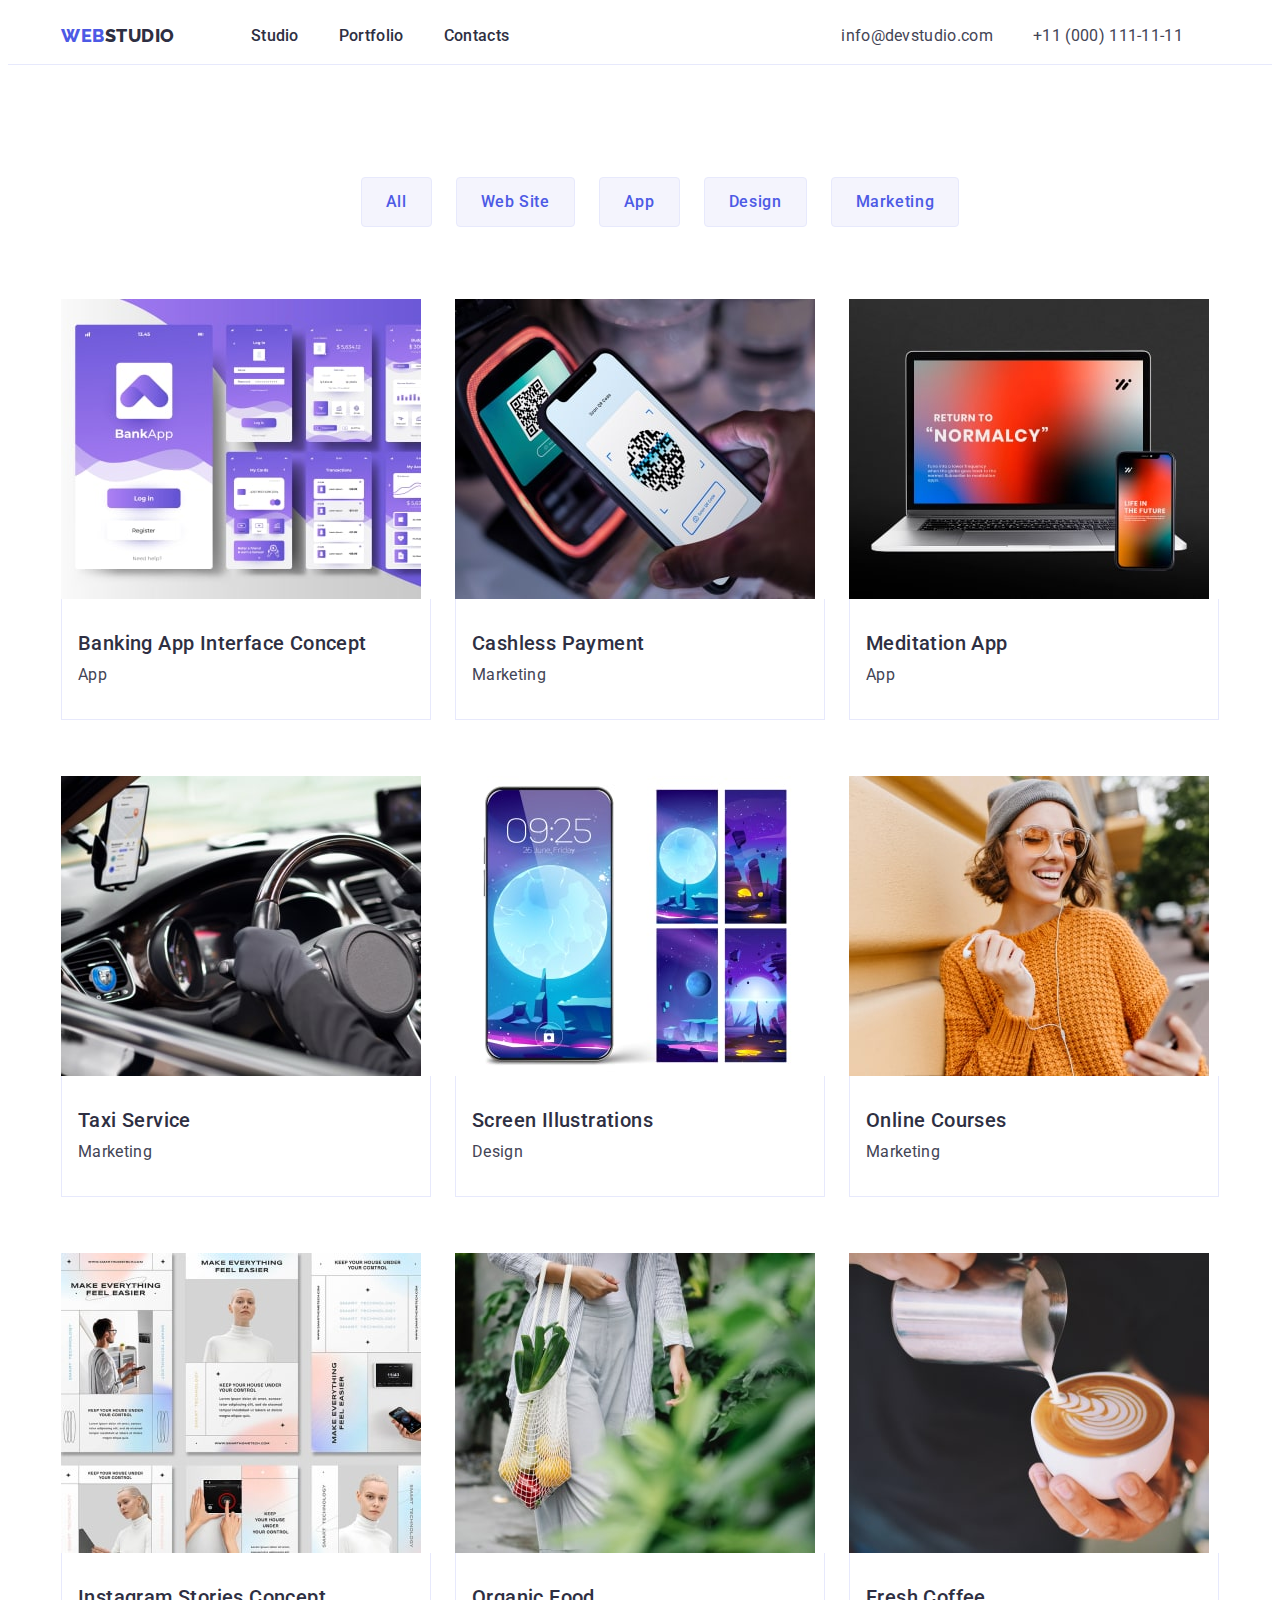
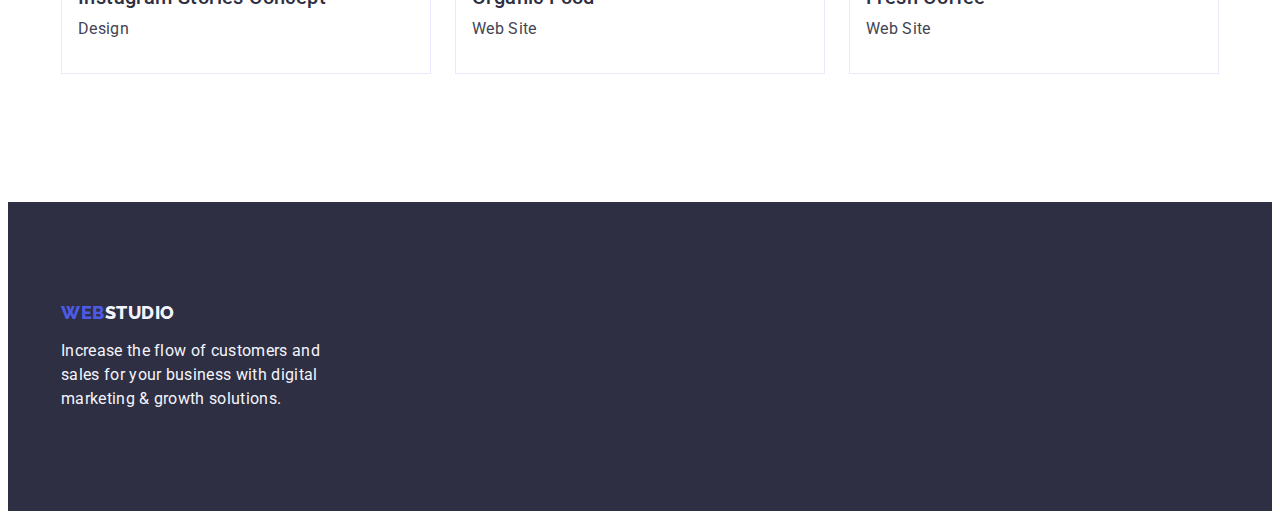
==== commit 1b5fef0b: "Final version" ====
--- a/portfolio.html
+++ b/portfolio.html
@@ -148,6 +148,7 @@
               <a class="work-list-link link"
                 ><img src="./images/img-2.jpg" alt="pictures of insta story" />
                 <div class="workdiscript">
+                  <h2 class="works-list-title">Instagram Stories Concept</h2>
                 <p class="works-list-text">Design</p></div></a
               >
             </li>
@@ -160,7 +161,7 @@
               >
             </li>
             <li class="works-list-item">
-              < class="work-list-link link"
+              <a class="work-list-link link"
                 ><img src="./images/img.jpg" alt="cap of latte" />
                 <div class="workdiscript">
                 <h2 class="works-list-title">Fresh Coffee</h2>
--- a/css/styles.css
+++ b/css/styles.css
@@ -1,7 +1,7 @@
 h1,h2,h3,h4,h5,h6,p,il,ol{
   margin: 0;
 }
-img{
+img {
   display: block;
 }
 
@@ -349,6 +349,15 @@
 .ourworks {
   padding: 96px 0 120px; 
 }
+.ourworks .container{
+  display: flex;
+  width: 1158px;
+  padding: 0 15px;
+  margin: 0 auto;
+  /* outline: 1px solid red; */
+  flex-direction: column;
+} 
+
 .filter-list {
   display: flex;
   justify-content: center;
@@ -372,15 +381,6 @@
 
 /* *------------Prtfolio Works IMG-h3-Text------------ */
 
-.ourworks .container{
-  display: flex;
-  width: 1158px;
-  padding: 0 15px;
-  margin: 0 auto;
-  /* outline: 1px solid red; */
-  flex-direction: column;
-
-}
 
 
 .works-list {
@@ -388,11 +388,13 @@
   flex-wrap: wrap;
   column-gap: 24px;
   row-gap: 48px;
+  padding: 0;
+  margin: 0;
 
 }
 
 .works-list-item {
-  width: calc((100%-48px)/3);
+  width: calc((100% - 48px)/3);
 
 }
 .workdiscript{
@@ -407,6 +409,7 @@
 .link {
 }
 .works-list-title {
+  margin-bottom: 8px;
 }
 .works-list-text {
 }
